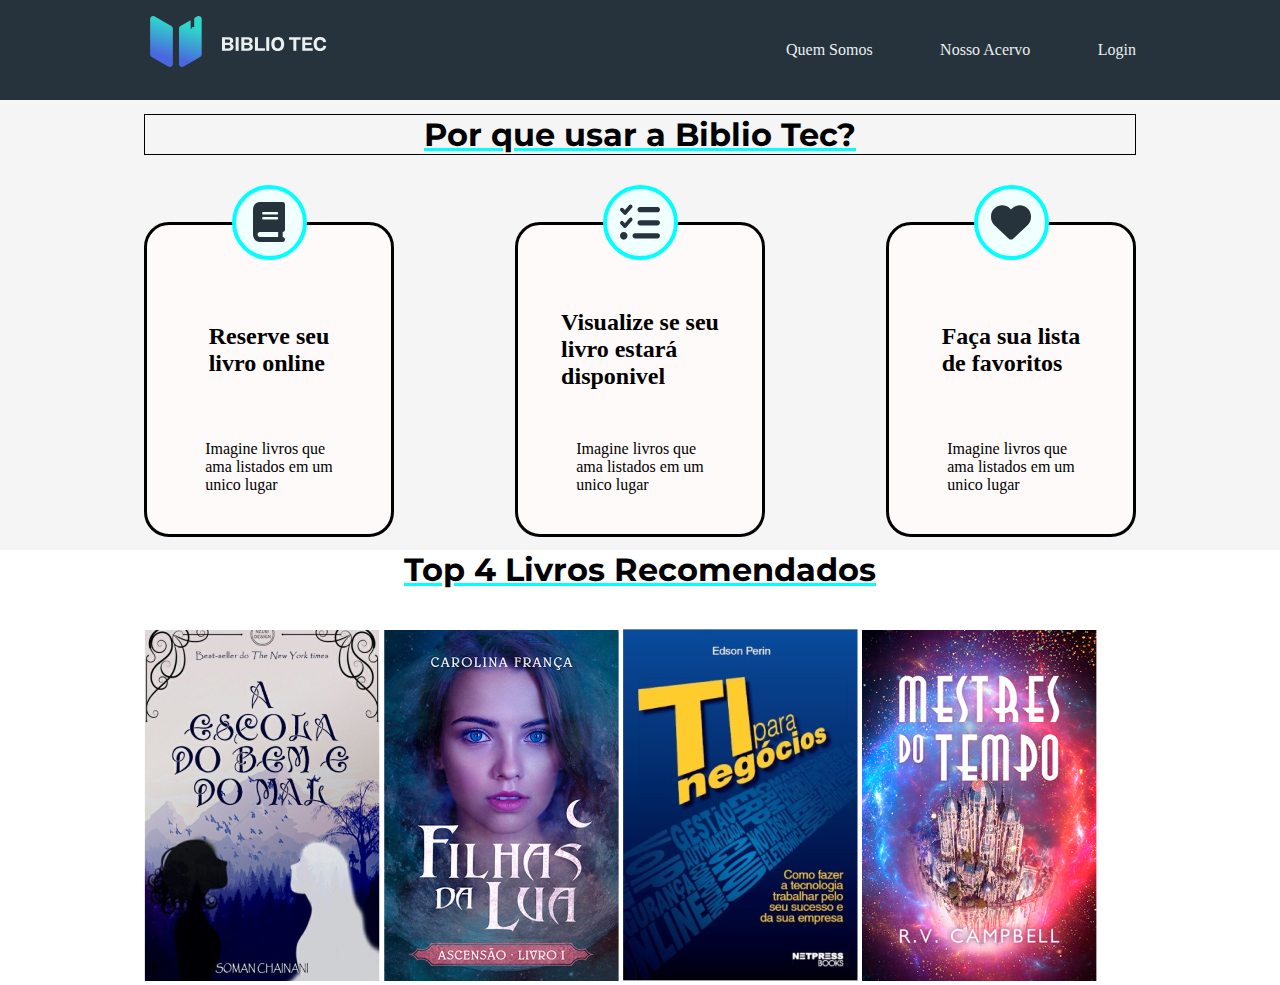
==== index.html @ 41c50c1d "Projeto Home Bibliotec" ====
<!DOCTYPE html>
<html lang="pt-br">
<head>
    <meta charset="UTF-8">
    <meta name="viewport" content="width=device-width, initial-scale=1.0">
    <title>Bibliotec - A sua biblioteca digital</title>
    <link rel="stylesheet" href="./css/home.css">
</head>
<body>
    <header>
        <div class="Layout-grid header-flex">
            <img src="./imagens/logo-desktop.svg" alt="Um livro aberto com o texto bibliotec ao lado">
            <nav>
                <a href="#">Quem Somos</a>
                <a href="#">Nosso Acervo</a>
                <a href="#">Login</a>
            </nav>
        </div>
    </header>

    <main>
    <section class="porque-usar">
        <div class="Bibliotec-flex">
     <h1>Por que usar a Biblio Tec?</h1>
    <article class="motivo"> 
        <div class="Borda">
        <img src="./imagens/book-solid.svg" alt="livro">
    </div>
        <h2>Reserve seu <br> livro online</h2>
        <p>Imagine livros que <br> ama listados em um <br> unico lugar</p>
    </article>
    <article class="motivo">
        <div class="Borda">
        <img src="./imagens/check-solid.svg" alt="menu de hamburguer">
    </div>
        <h2>Visualize se seu <br> livro estará <br>disponivel</h2>
        <p>Imagine livros que <br> ama listados em um <br> unico lugar</p>    
    </article>
    <article class="motivo"> 
        <div class="Borda">
        <img src="./imagens/heart-solid.svg" alt="coração">
    </div>
        <h2>Faça sua lista <br> de favoritos </h2>
        <p>Imagine livros que <br> ama listados em um <br> unico lugar</p>
    </article>
    
    </div>
</section>
<section class="Layout-grid">
<h1>Top 4 Livros Recomendados</h1>
<img src="imagens/livro1.png" alt="Livro 1">

<img src="imagens/livro2.png" alt="Livro 1">
<img src="imagens/livro3.png" alt="Livro 1">
<img src="imagens/livro4.png" alt="Livro 1">
</section>
</main>

    <footer></footer>
</body>
</html>
---- css/home.css ----
@import url('https://fonts.googleapis.com/css2?family=Montserrat:ital,wght@0,100..900;1,100..900&display=swap');


*{
    margin: 0;
    padding: 0;
    box-sizing: border-box;
}
html body {
    height: 100%;
}
body {
    /* background-color: dodgerblue; */
    
}
header {
    background-color: #26333d;
    height: 100px;
    width: 100%;
}
.Layout-grid {
    margin: 0 auto;
    width: 100%;
    /* border: 3px solid snow; */
    max-width: 992px;
}
.header-flex {
    display: flex;
    justify-content: space-between;
    align-items: center;
    height: 100%;
}
header nav {
    display: flex;
    justify-content: space-between;
    align-items: center;
    width: 350px;
    height: 100%;
    /* border: 3px solid snow; */
}
header nav a {
    color: #e9f0ef;
    text-decoration: none;
}
.porque-usar{
    display: flex;
    justify-content: center;
    width: 100%;
    height: 450px;
    margin-top: 0;
    /* border: 2px solid salmon; */
    background-color: whitesmoke;
}
.porque-usar h1 {
    width: 100%;
    text-align: center;
    text-decoration: underline aqua;
    font-family: "Montserrat", system-ui;
    border: 1px solid black;
}
.Bibliotec-flex {
    width: 992px;
    justify-content: space-between;
    display: flex;
    align-items: center;
    flex-wrap: wrap;
    height: 100%;
     /* border: 2px solid salmon;*/
}
.motivo {
    display: flex;
    flex-direction: column;
    align-items: center;
    justify-content: space-between;
    width: 250px;
    height: 70%;
    border-radius: 25px;
    border: 3px solid black;
    background-color: snow;
}
.Borda {
    display: flex;
    justify-content: center;
    align-items: center;
    margin: 2px solid aqua;
    margin-top: -40px;
    border-radius: 50px;
    border: 4px solid aqua; 
    height: 75px;
    width: 75px;
    background-color: azure;
}
.motivo img {
    width: 40px;
    height: 40px;
}
.motivo p {
    margin-bottom: 40px;
}

section h1 {
    width: 100%;
    text-align: center;
    text-decoration: underline aqua;
    font-family: "Montserrat", system-ui;
    margin-bottom: 40px;
}

section img {
    
}
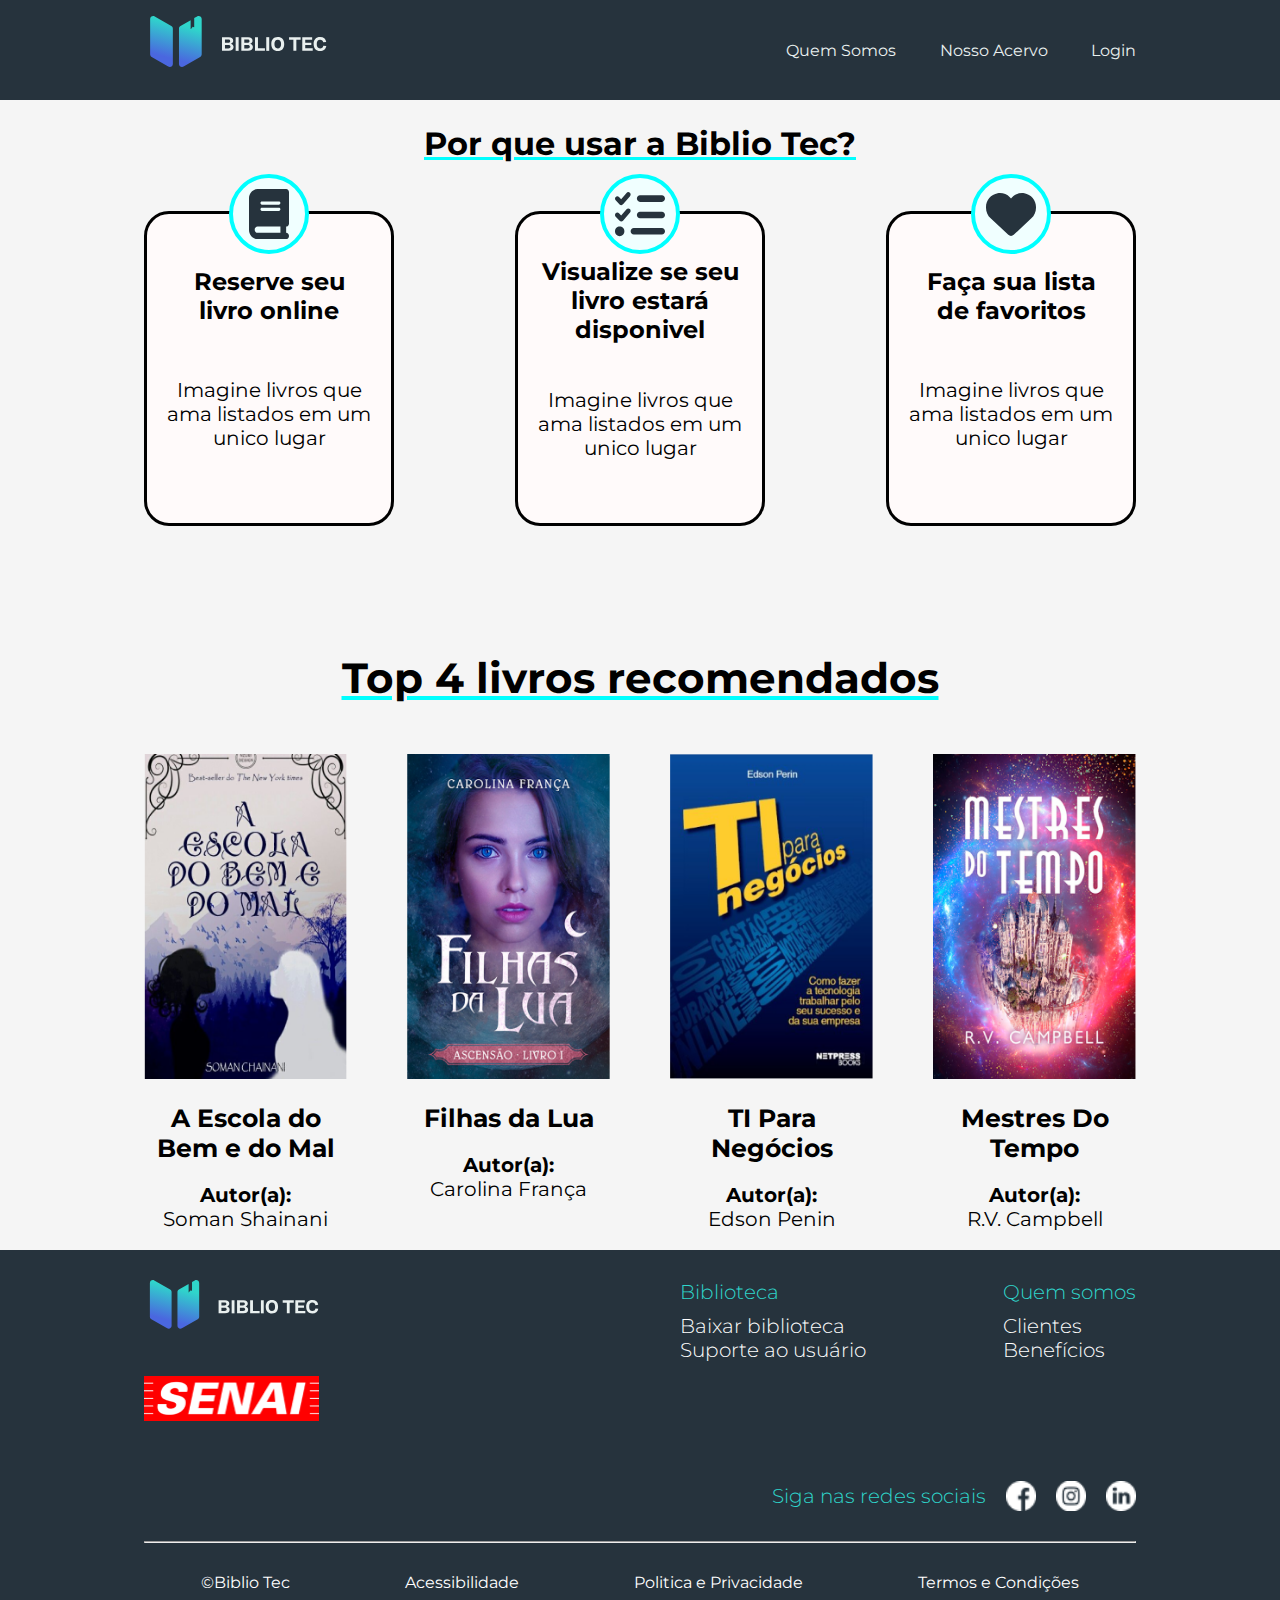
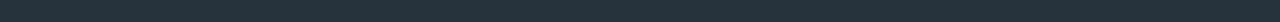
==== commit 54f9f22d: "Fim de projeto" ====
--- a/index.html
+++ b/index.html
@@ -1,11 +1,13 @@
 <!DOCTYPE html>
 <html lang="pt-br">
+
 <head>
     <meta charset="UTF-8">
     <meta name="viewport" content="width=device-width, initial-scale=1.0">
     <title>Bibliotec - A sua biblioteca digital</title>
     <link rel="stylesheet" href="./css/home.css">
 </head>
+
 <body>
     <header>
         <div class="Layout-grid header-flex">
@@ -19,43 +21,124 @@
     </header>
 
     <main>
-    <section class="porque-usar">
-        <div class="Bibliotec-flex">
-     <h1>Por que usar a Biblio Tec?</h1>
-    <article class="motivo"> 
-        <div class="Borda">
-        <img src="./imagens/book-solid.svg" alt="livro">
-    </div>
-        <h2>Reserve seu <br> livro online</h2>
-        <p>Imagine livros que <br> ama listados em um <br> unico lugar</p>
-    </article>
-    <article class="motivo">
-        <div class="Borda">
-        <img src="./imagens/check-solid.svg" alt="menu de hamburguer">
-    </div>
-        <h2>Visualize se seu <br> livro estará <br>disponivel</h2>
-        <p>Imagine livros que <br> ama listados em um <br> unico lugar</p>    
-    </article>
-    <article class="motivo"> 
-        <div class="Borda">
-        <img src="./imagens/heart-solid.svg" alt="coração">
-    </div>
-        <h2>Faça sua lista <br> de favoritos </h2>
-        <p>Imagine livros que <br> ama listados em um <br> unico lugar</p>
-    </article>
-    
-    </div>
-</section>
-<section class="Layout-grid">
-<h1>Top 4 Livros Recomendados</h1>
-<img src="imagens/livro1.png" alt="Livro 1">
+        <section class="porque-usar">
+            <div class="Bibliotec-flex">
 
-<img src="imagens/livro2.png" alt="Livro 1">
-<img src="imagens/livro3.png" alt="Livro 1">
-<img src="imagens/livro4.png" alt="Livro 1">
-</section>
-</main>
+                <h1>Por que usar a Biblio Tec?</h1>
 
-    <footer></footer>
+                <article class="motivo">
+                    <div class="Borda">
+                        <img src="./imagens/book-solid.svg" alt="livro">
+                    </div>
+
+                    <h2>Reserve seu livro online</h2>
+
+                    <p>Imagine livros que ama listados em um unico lugar</p>
+                </article>
+
+                <article class="motivo">
+                    <div class="Borda">
+                        <img src="./imagens/check-solid.svg" alt="menu de hamburguer">
+                    </div>
+
+                    <h2>Visualize se seu livro estará disponivel</h2>
+
+                    <p>Imagine livros que ama listados em um unico lugar</p>
+                </article>
+
+                <article class="motivo">
+                    <div class="Borda">
+                        <img src="./imagens/heart-solid.svg" alt="coração">
+                    </div>
+
+                    <h2>Faça sua lista de favoritos </h2>
+
+                    <p>Imagine livros que ama listados em um unico lugar</p>
+                </article>
+            </div>
+        </section>
+
+        <section class="livro">
+            <div class="Top-4">
+
+                <h1> <br>Top 4 livros recomendados</h1>
+
+                <article class="recomendados">
+                    <img src="./imagens/livro1.png">
+
+                    <h3>A Escola do Bem e do Mal</h3>
+
+                    <p class="recomendados-bold">Autor(a):</p>
+                    <p>Soman Shainani</p>
+                </article>
+
+                <article class="recomendados">
+                    <img src="./imagens/livro2.png">
+
+                    <h3>Filhas da Lua</h3>
+
+                    <p class="recomendados-bold">Autor(a):</p>
+                    <p>Carolina França</p>
+                </article>
+
+                <article class="recomendados">
+                    <img src="./imagens/livro3.png">
+
+                    <h3>TI Para Negócios</h3>
+
+                    <p class="recomendados-bold">Autor(a):</p>
+                    <p>Edson Penin</p>
+                </article>
+
+                <article class="recomendados">
+                    <img src="./imagens/livro4.png">
+
+                    <h3>Mestres Do Tempo</h3>
+
+                    <p class="recomendados-bold">Autor(a):</p>
+                    <p>R.V. Campbell</p>
+                </article>
+
+            </div>
+        </section>
+    </main>
+
+    <footer class="header-flex">
+        <div class="Layout-grid organizacao">
+
+            <section class="logos">
+                <img src="./imagens/logo-desktop.svg">
+                <img src="./imagens/logo-senai-vermelho.png">
+            </section>
+
+            <nav class="info">
+                <section>
+                    <h1>Biblioteca</h1>
+                    <p>Baixar biblioteca <br> Suporte ao usuário</p>
+                </section>
+
+                <section>
+                    <h1>Quem somos</h1>
+                    <p>Clientes <br> Benefícios</p>
+                </section>
+            </nav>
+
+            <div class="apps">
+                <h1>Siga nas redes sociais</h1>
+                <img src="./imagens/facebook-icon.png">
+                <img src="./imagens/instagram-icon.png">
+                <img src="./imagens/linkedin-icon.png">
+            </div>
+
+            <hr>
+
+            <section class="barra">
+                <a href="#">©Biblio Tec</a>
+                <a href="#">Acessibilidade</a>
+                <a href="#">Politica e Privacidade</a>
+                <a href="#">Termos e Condições</a>
+            </section>
+        </div>
+    </footer>
 </body>
-</html>+</html>
--- a/css/home.css
+++ b/css/home.css
@@ -1,36 +1,43 @@
-
 @import url('https://fonts.googleapis.com/css2?family=Montserrat:ital,wght@0,100..900;1,100..900&display=swap');
 
 
-*{
+* {
     margin: 0;
     padding: 0;
     box-sizing: border-box;
 }
+
 html body {
     height: 100%;
 }
+
 body {
-    /* background-color: dodgerblue; */
-    
-}
+    background-color: dodgerblue;
+    font-family: "Montserrat", system-ui;
+    display: flex;
+    flex-direction: column;
+}
+
 header {
     background-color: #26333d;
     height: 100px;
     width: 100%;
 }
+
 .Layout-grid {
     margin: 0 auto;
     width: 100%;
     /* border: 3px solid snow; */
     max-width: 992px;
 }
+
 .header-flex {
     display: flex;
     justify-content: space-between;
     align-items: center;
     height: 100%;
 }
+
 header nav {
     display: flex;
     justify-content: space-between;
@@ -39,11 +46,17 @@
     height: 100%;
     /* border: 3px solid snow; */
 }
+
+nav a:hover {
+    color: #2FD6CB;
+}
+
 header nav a {
     color: #e9f0ef;
     text-decoration: none;
 }
-.porque-usar{
+
+.porque-usar {
     display: flex;
     justify-content: center;
     width: 100%;
@@ -52,13 +65,14 @@
     /* border: 2px solid salmon; */
     background-color: whitesmoke;
 }
+
 .porque-usar h1 {
     width: 100%;
     text-align: center;
+    font-family: "Montserrat", system-ui;
     text-decoration: underline aqua;
-    font-family: "Montserrat", system-ui;
-    border: 1px solid black;
-}
+}
+
 .Bibliotec-flex {
     width: 992px;
     justify-content: space-between;
@@ -66,49 +80,193 @@
     align-items: center;
     flex-wrap: wrap;
     height: 100%;
-     /* border: 2px solid salmon;*/
-}
+    /* border: 2px solid salmon;*/
+}
+
 .motivo {
     display: flex;
-    flex-direction: column;
-    align-items: center;
-    justify-content: space-between;
+    justify-content: center;
+    flex-wrap: wrap;
+    padding: 20px;
+    text-align: center;
+    
     width: 250px;
     height: 70%;
     border-radius: 25px;
     border: 3px solid black;
     background-color: snow;
 }
+
 .Borda {
     display: flex;
     justify-content: center;
     align-items: center;
     margin: 2px solid aqua;
-    margin-top: -40px;
-    border-radius: 50px;
-    border: 4px solid aqua; 
-    height: 75px;
-    width: 75px;
+    margin-top: -60px;
+    border-radius: 50%;
+    border: 4px solid aqua;
+    height: 80px;
+    width: 80px;
     background-color: azure;
 }
+
 .motivo img {
-    width: 40px;
-    height: 40px;
-}
+    width: 50px;
+    height: 50px;
+}
+
 .motivo p {
     margin-bottom: 40px;
-}
-
-section h1 {
-    width: 100%;
-    text-align: center;
+    margin-top: 40px;
+    font-size: 20px;
+}
+
+.Top-4 {
+    display: flex;
+    justify-content: space-between;
+    flex-wrap: wrap;
+    width: 992px;
+}
+
+.livro {
+    display: flex;
+    justify-content: center;
+    width: 100%;
+    height: 700px;
+    margin-top: 0;
+    /* border: 2px solid salmon; */
+    background-color: whitesmoke;
+}
+
+.livro h1 {
+    width: 100%;
+    text-align: center;
+    margin-top: 50px;
+    margin-bottom: 50px;
+    border-bottom: aqua;
+    font-size: 42px;
     text-decoration: underline aqua;
-    font-family: "Montserrat", system-ui;
-    margin-bottom: 40px;
-}
-
-section img {
-    
-}
-
-    +}
+
+.recomendados {
+    width: 203px;
+    height: 500px;
+    text-align: center;
+}
+
+.recomendados img {
+    width: 203px;
+    height: 325px;
+}
+
+.recomendados h3 {
+    margin-top: 20px;
+    font-size: 25px;
+    margin-bottom: 20px;
+}
+
+.recomendados p {
+    font-size: 20px;
+}
+
+.recomendados-bold {
+    font-weight: bold;
+}
+
+footer {
+    background-color: #26333d;
+    width: 100%;
+    height: 800px;
+    color: white;
+}
+
+footer hr {
+    width: 100%;
+    height: 0;
+    color: #2FD6CB;
+}
+
+.organizacao {
+    display: flex;
+    flex-wrap: wrap;
+    justify-content: space-between;
+    padding-top: 30px;
+}
+
+.logos {
+    display: flex;
+    flex-direction: column;
+    height: 100%;
+    width: 50%;
+    /* border: 2px solid red; */
+}
+
+.logos img {
+    width: 175px;
+    height: 100%;
+    margin-bottom: 30px;
+}
+
+.info {
+    display: flex;
+    justify-content: space-between;
+    height: 100%;
+    width: 50%;
+    /* border: 2px solid red; */
+}   
+
+.info section {
+    margin-left: 40px;
+}
+
+.info p {
+    font-size: 20px;
+    font-weight: 300;
+}
+
+.info h1 {
+    font-size: 20px;
+    color: #2FD6CB;
+    font-weight: 300;
+    margin-bottom: 10px;
+    width: 100%;
+}
+
+.apps {
+    display: flex;
+    justify-content: flex-end;
+    align-items: center;
+    width: 100%;
+    margin-top: 30px;
+    margin-bottom: 30px;
+    /* border: 2px solid red; */
+} 
+
+.apps img {
+    width: 30px;
+    height: 30px;
+    margin-left: 20px;
+}
+
+.apps h1 {
+    color: #2FD6CB;
+    font-weight: 300;
+    font-size: 20px;
+}
+
+.barra {
+    width: 100%;
+    display: flex;
+    justify-content: space-around;
+    padding-top: 30px;
+    padding-bottom: 30px;
+}
+
+.barra a {
+    text-decoration: none;
+    color: white;
+}
+
+section a:hover {
+    color: #2FD6CB;
+}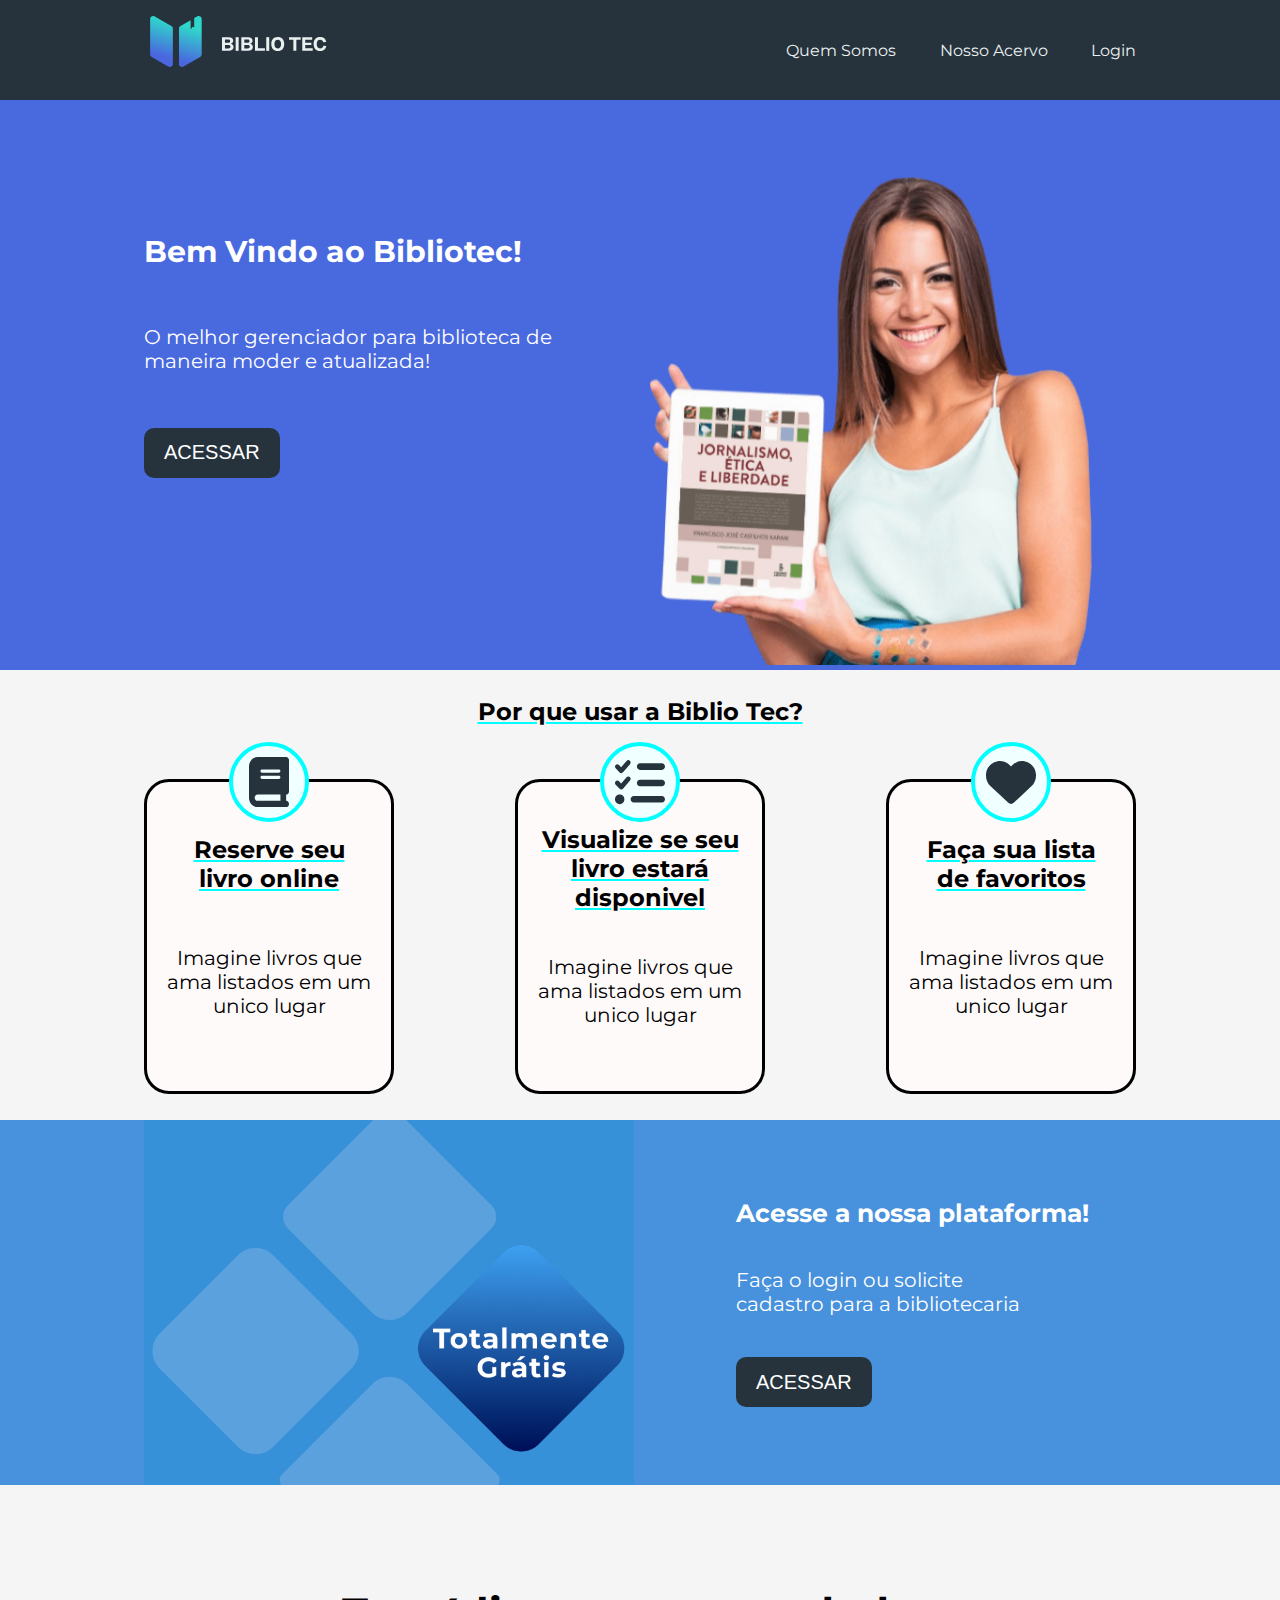
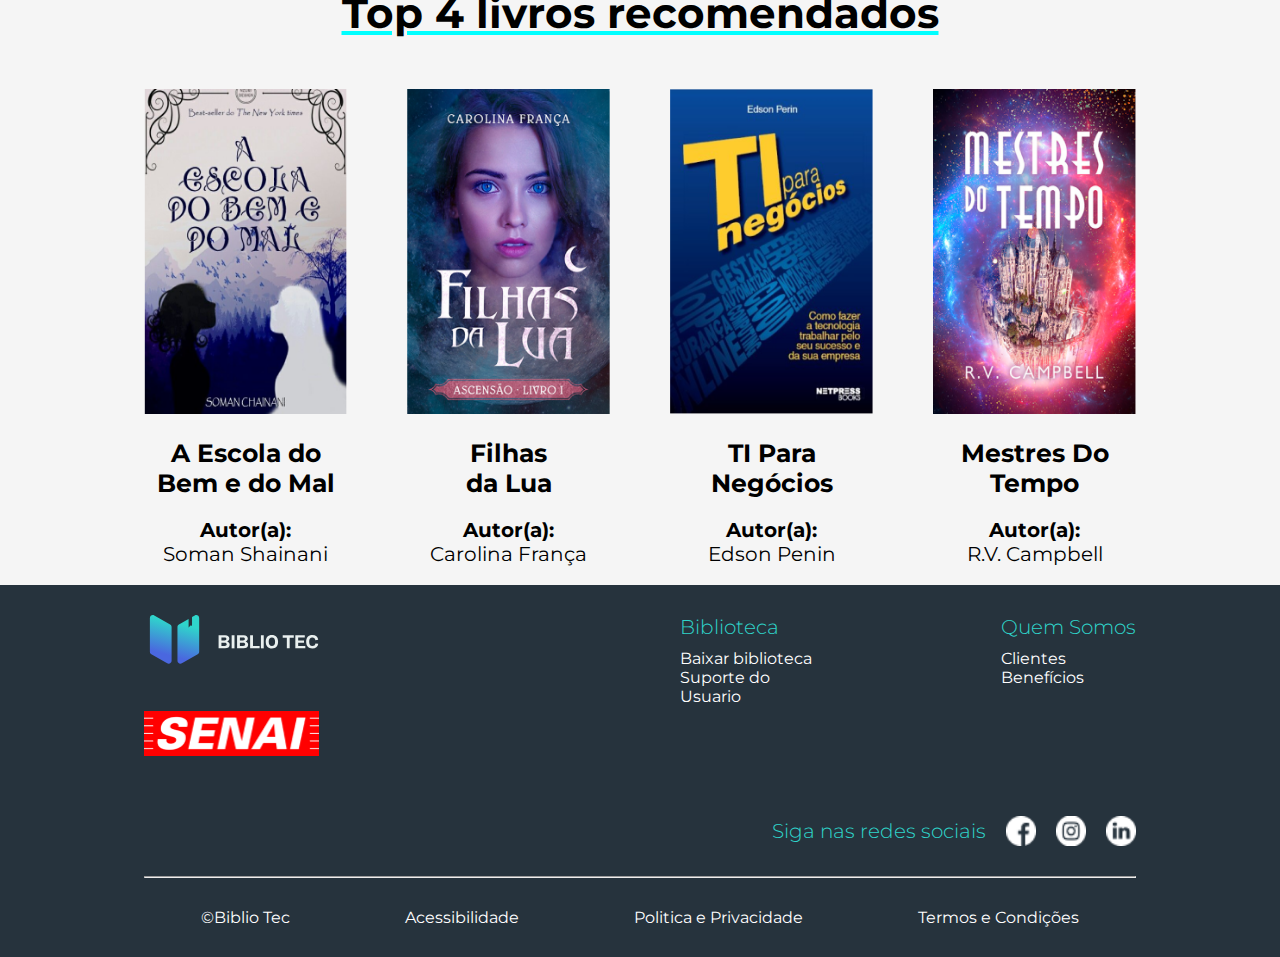
==== commit 30354f78: "Home Alta finalizado" ====
--- a/index.html
+++ b/index.html
@@ -21,10 +21,20 @@
     </header>
 
     <main>
+        <section id="banner">
+            <div class="Layout-grid banner-flex">
+                <div class="banner-info">
+                    <h1>Bem Vindo ao Bibliotec!</h1>
+                    <p>O melhor gerenciador para biblioteca de <br> maneira moder e atualizada!</p>
+                    <a href="#"><button>Acessar</button></a>
+                </div>
+                <img src="imagens/banner-mulher-livro.png" alt="Mulher-livro">
+            </div>
+        </section>
         <section class="porque-usar">
             <div class="Bibliotec-flex">
 
-                <h1>Por que usar a Biblio Tec?</h1>
+                <h2>Por que usar a Biblio Tec?</h2>
 
                 <article class="motivo">
                     <div class="Borda">
@@ -57,11 +67,20 @@
                 </article>
             </div>
         </section>
-
+        <section id="totalmente-gratis">
+            <div class="Layout-grid totalmente-flex">
+                <img src="imagens/totalmente-gratis.png" alt="Totalmente Gratis">
+                <div class="text-flex">
+                    <h2>Acesse a nossa plataforma!</h2>
+                    <p>Faça o login ou solicite <br> cadastro para a bibliotecaria</p>
+                    <button>Acessar</button>
+                </div>
+            </div>
+        </section>
         <section class="livro">
             <div class="Top-4">
 
-                <h1> <br>Top 4 livros recomendados</h1>
+                <h2> <br>Top 4 livros recomendados</h2>
 
                 <article class="recomendados">
                     <img src="./imagens/livro1.png">
@@ -75,7 +94,7 @@
                 <article class="recomendados">
                     <img src="./imagens/livro2.png">
 
-                    <h3>Filhas da Lua</h3>
+                    <h3>Filhas <br> da Lua</h3>
 
                     <p class="recomendados-bold">Autor(a):</p>
                     <p>Carolina França</p>
@@ -113,18 +132,20 @@
 
             <nav class="info">
                 <section>
-                    <h1>Biblioteca</h1>
-                    <p>Baixar biblioteca <br> Suporte ao usuário</p>
+                    <h2>Biblioteca</h2>
+                    <a href="#">Baixar biblioteca</a>
+                    <a href="#">Suporte do <br> Usuario</a>
                 </section>
 
                 <section>
-                    <h1>Quem somos</h1>
-                    <p>Clientes <br> Benefícios</p>
+                    <h2>Quem Somos</h2>
+                    <a href="#">Clientes</a>
+                    <a href="#">Benefícios</a>
                 </section>
             </nav>
 
             <div class="apps">
-                <h1>Siga nas redes sociais</h1>
+                <h2>Siga nas redes sociais</h2>
                 <img src="./imagens/facebook-icon.png">
                 <img src="./imagens/instagram-icon.png">
                 <img src="./imagens/linkedin-icon.png">
@@ -141,4 +162,5 @@
         </div>
     </footer>
 </body>
-</html>
+
+</html>--- a/css/home.css
+++ b/css/home.css
@@ -12,10 +12,11 @@
 }
 
 body {
-    background-color: dodgerblue;
+    /* background-color: dodgerblue; */
     font-family: "Montserrat", system-ui;
     display: flex;
     flex-direction: column;
+
 }
 
 header {
@@ -66,7 +67,7 @@
     background-color: whitesmoke;
 }
 
-.porque-usar h1 {
+.porque-usar h2 {
     width: 100%;
     text-align: center;
     font-family: "Montserrat", system-ui;
@@ -89,7 +90,7 @@
     flex-wrap: wrap;
     padding: 20px;
     text-align: center;
-    
+
     width: 250px;
     height: 70%;
     border-radius: 25px;
@@ -138,7 +139,7 @@
     background-color: whitesmoke;
 }
 
-.livro h1 {
+.livro h2 {
     width: 100%;
     text-align: center;
     margin-top: 50px;
@@ -213,7 +214,7 @@
     height: 100%;
     width: 50%;
     /* border: 2px solid red; */
-}   
+}
 
 .info section {
     margin-left: 40px;
@@ -224,7 +225,7 @@
     font-weight: 300;
 }
 
-.info h1 {
+.info h2 {
     font-size: 20px;
     color: #2FD6CB;
     font-weight: 300;
@@ -240,7 +241,7 @@
     margin-top: 30px;
     margin-bottom: 30px;
     /* border: 2px solid red; */
-} 
+}
 
 .apps img {
     width: 30px;
@@ -248,7 +249,7 @@
     margin-left: 20px;
 }
 
-.apps h1 {
+.apps h2 {
     color: #2FD6CB;
     font-weight: 300;
     font-size: 20px;
@@ -269,4 +270,120 @@
 
 section a:hover {
     color: #2FD6CB;
+}
+
+footer a {
+    display: flex;
+    flex-wrap: wrap;
+    color: white;
+    text-decoration: none;
+}
+
+#banner {
+    background-color: #4969df;
+    width: 100%;
+    height: 570px;
+
+}
+
+.banner-info {
+    width: 450px;
+    height: 300px;
+    /* border: 3px solid red; */
+    display: flex;
+    justify-content: space-between;
+    flex-wrap: wrap;
+}
+
+
+
+.banner-flex {
+    display: flex;
+    /* border: 3px solid blue; */
+    justify-content: space-between;
+    align-items: center;
+
+}
+
+#banner img {
+    width: 500px;
+    height: 500px;
+    align-self: flex-end;
+    margin-top: 65px;
+}
+
+h1 {
+    color: white;
+    font-size: 30px;
+}
+
+.banner-info p {
+    color: white;
+    font-size: 20px;
+}
+
+.banner-info button {
+    background-color: #26333d;
+    color: white;
+    font-size: 20px;
+    /* padding-right: 10px;
+    padding-left: 10px;
+    padding-top: 20px;
+    padding-bottom: 20px; */
+    height: 50px;
+    padding: 10px 20px 10px 20px;
+    border-radius: 10px;
+    text-transform: uppercase;
+    border: none;
+}
+
+#totalmente-gratis img {
+
+    width: 490px;
+}
+
+#totalmente-gratis {
+    background-color: #4891dc;
+}
+
+.totalmente-flex {
+    display: flex;
+    /* border: 3px solid blue; */
+    justify-content: space-between;
+    align-items: center;
+    
+
+}
+
+#totalmente-gratis button {
+    background-color: #26333d;
+    color: white;
+    font-size: 20px;
+    /* padding-right: 10px;
+    padding-left: 10px;
+    padding-top: 20px;
+    padding-bottom: 20px; */
+    height: 50px;
+    padding: 10px 20px 10px 20px;
+    border-radius: 10px;
+    text-transform: uppercase;
+    border: none;
+}
+
+.text-flex {
+    color: white;
+    width: 400px;
+    height: 250px;
+
+    display: flex;
+    flex-wrap: wrap;
+    align-items: center;
+}
+
+.text-flex h2 {
+    font-size: 25px;
+}
+
+.text-flex p {
+    font-size: 20px;
 }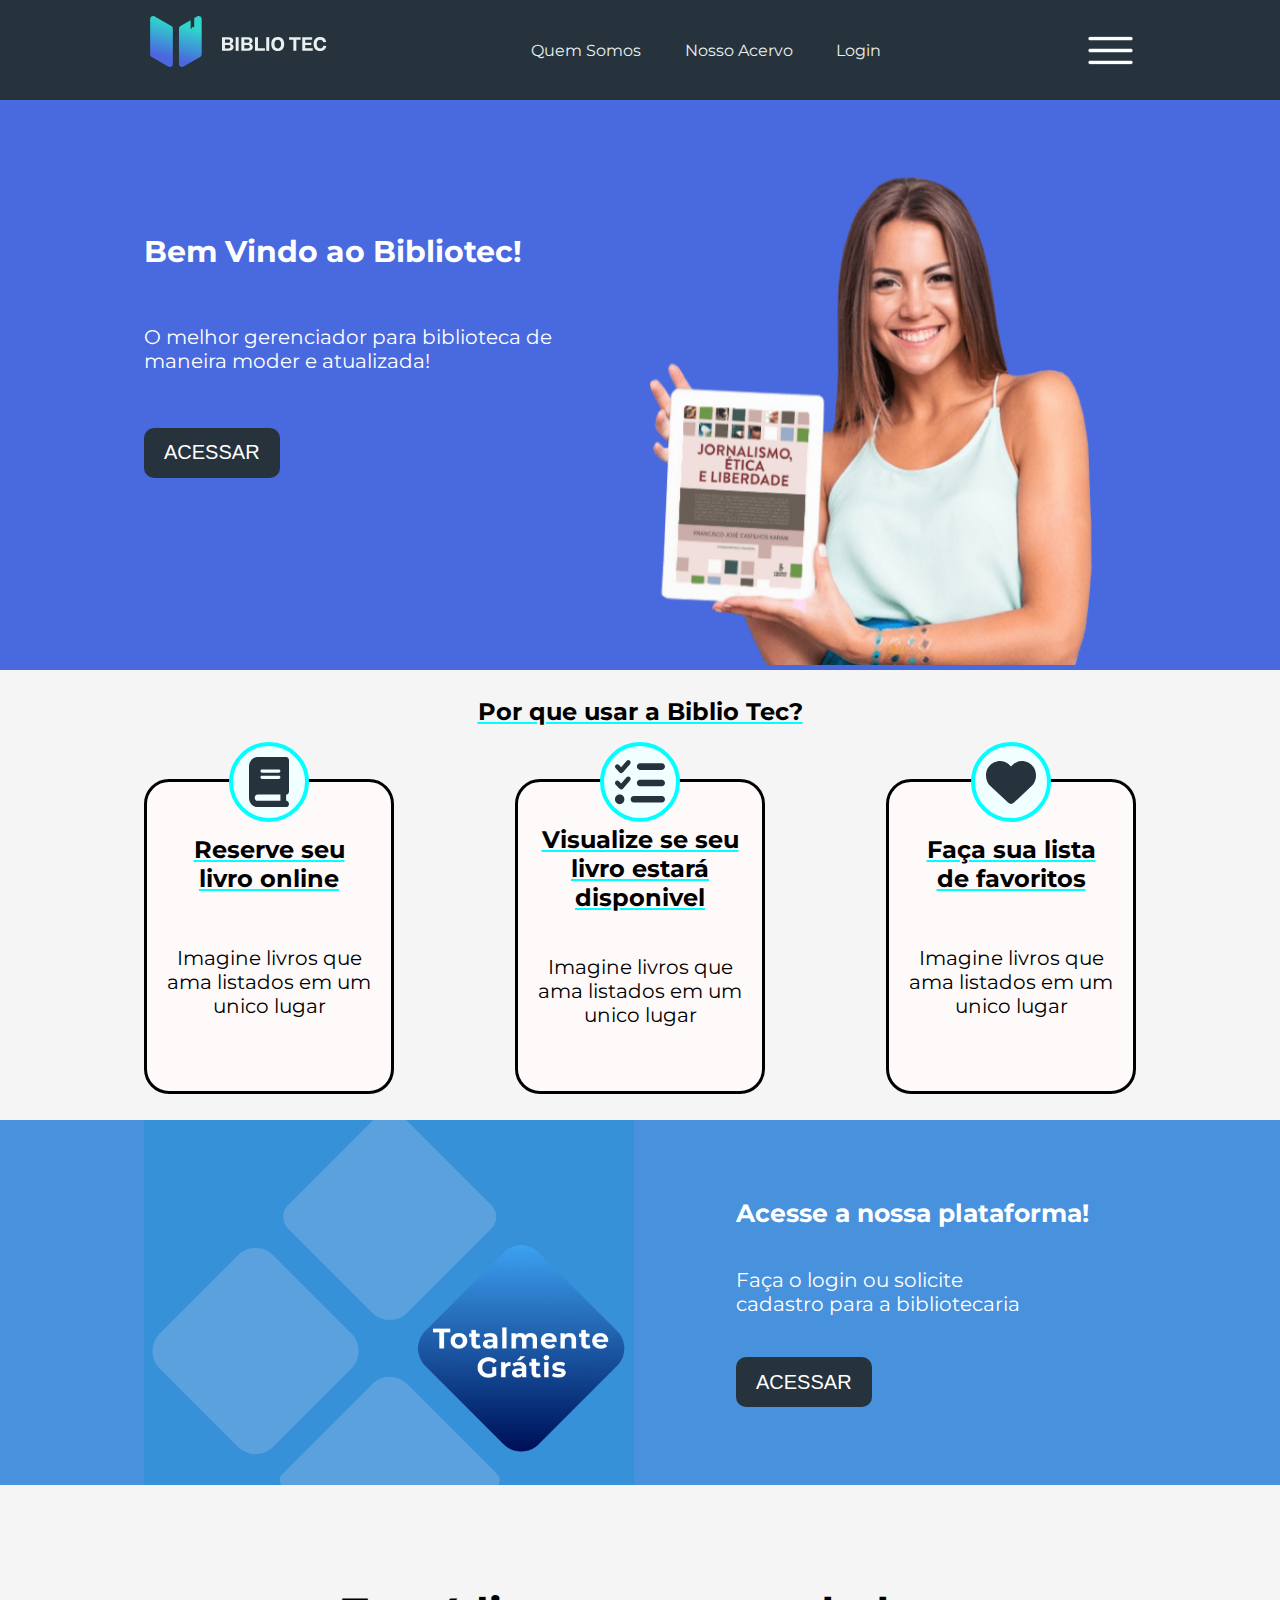
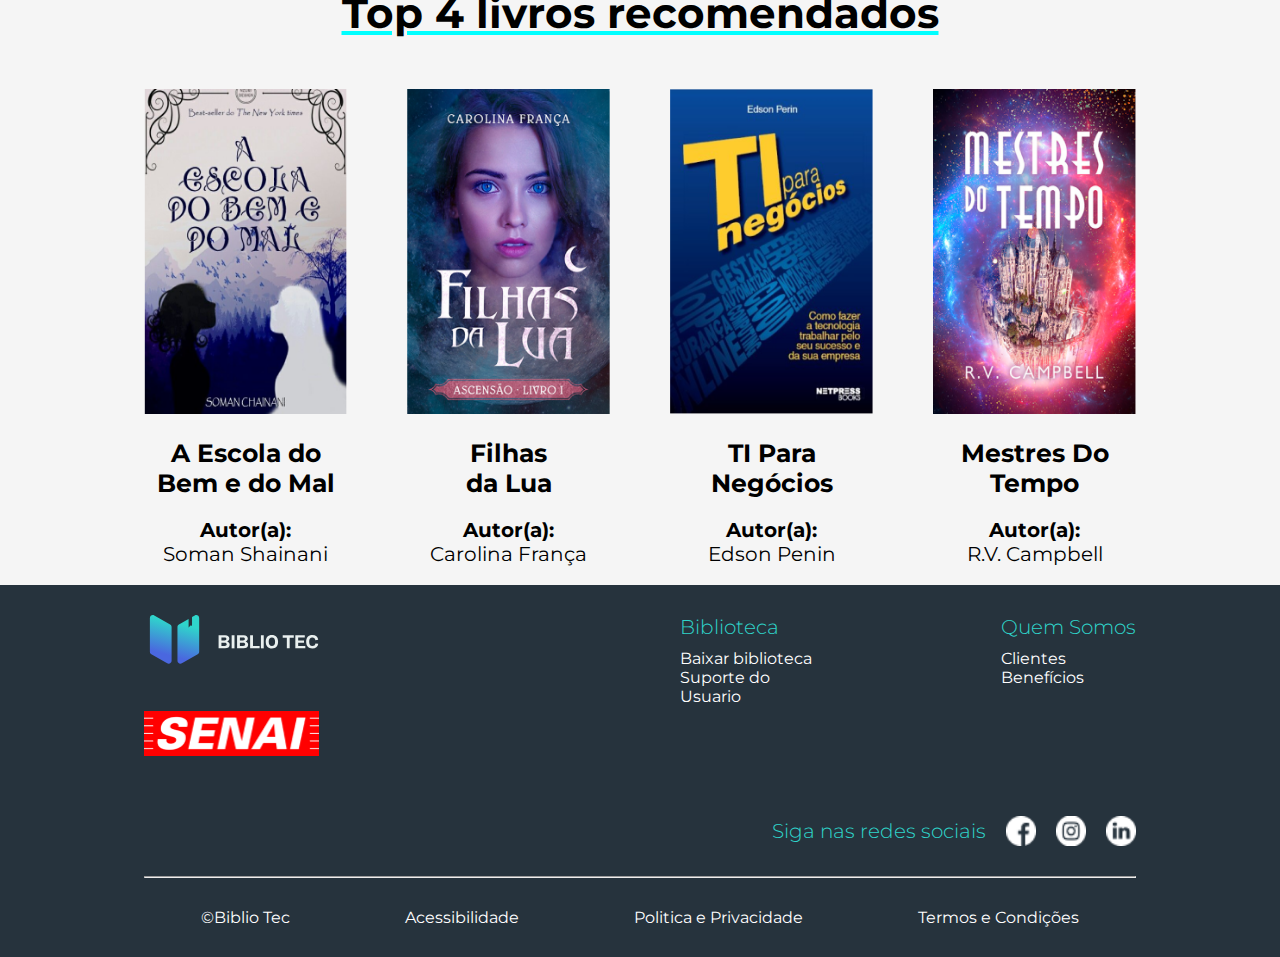
==== commit f92c3fbf: "Fim de Sprint respansividade" ====
--- a/index.html
+++ b/index.html
@@ -12,11 +12,12 @@
     <header>
         <div class="Layout-grid header-flex">
             <img src="./imagens/logo-desktop.svg" alt="Um livro aberto com o texto bibliotec ao lado">
-            <nav>
+            <nav id="menu" class="menu">
                 <a href="#">Quem Somos</a>
                 <a href="#">Nosso Acervo</a>
-                <a href="#">Login</a>
+                <a href="login.html">Login</a>
             </nav>
+            <img src="imagens/menu-hamburger.png" alt="Menu hamburguer" onclick="mostrarMenu()">
         </div>
     </header>
 
@@ -137,7 +138,7 @@
                     <a href="#">Suporte do <br> Usuario</a>
                 </section>
 
-                <section>
+                <section class="quem-somos">
                     <h2>Quem Somos</h2>
                     <a href="#">Clientes</a>
                     <a href="#">Benefícios</a>
@@ -161,6 +162,12 @@
             </section>
         </div>
     </footer>
+
+    <script>
+        function mostrarMenu(){
+            document.getElementById("menu").classList.toggle("mostrar-menu"):
+        }
+    </script>
 </body>
 
 </html>--- a/css/home.css
+++ b/css/home.css
@@ -386,4 +386,124 @@
 
 .text-flex p {
     font-size: 20px;
-}+}
+
+.quem-somos {
+
+}
+
+@media screen and (max-width: 992px) {
+    
+    /* header nav {
+        display: none;
+    } */
+    
+    .banner-flex {
+        height: auto;
+        align-items: center;
+        padding: 20px;
+    }
+    
+    .banner-flex img {
+        display: none;
+    }
+    
+    
+    
+    h1 {
+        text-align: center;
+        margin-top: 20px;
+    }
+    .porque-usar {
+        height: auto;
+        padding: 40px;
+    }
+     section .Bibliotec-flex {
+        display: flex;
+         /* justify-content: center;  */
+        flex-direction: column;
+        align-items: center;
+        flex-wrap: wrap; 
+    }
+
+    .motivo {
+        margin-bottom: 40px;
+    }
+
+    .livro {
+        height: auto;
+        align-items: center;
+        
+    }
+
+    .Top-4 {
+        display: flex;
+        flex-wrap: wrap;
+        align-items: center;
+        flex-direction: column;
+    }
+
+    #totalmente-gratis {
+        height: auto;
+        align-items: center;
+        padding: 10px;
+    }
+
+    .totalmente-flex {
+        display: flex;
+        flex-wrap: wrap;
+        align-items: center;
+        flex-direction: column;
+    }
+
+    .totalmente-flex img {
+        display: none;
+    }
+    .totalmente-flex p {
+        margin-left: 45px;
+    }
+    .totalmente-flex button {
+        margin-left: 26%;
+    }
+
+    .logos {
+        flex-wrap: wrap;
+        flex-direction: column;
+    }
+
+    .info {
+        flex-direction: column;
+        flex-wrap: wrap;
+    }
+
+    .apps {
+        align-items: start;
+        flex-wrap: wrap;
+    }
+    .apps h2 {
+        display: none;
+    }
+
+    .quem-somos {
+        flex-direction: column;
+        flex-wrap: wrap;
+        align-items: start;
+    }
+
+    .menu {
+        position: fixed;
+        top: 0;
+        left: 0;
+        /* camada */
+        z-index: 10;
+
+        width: 80%;
+        height: 100%;
+        background-color: red;
+
+    }
+
+    .mostra-menu {
+        left: 0;
+    }
+}
